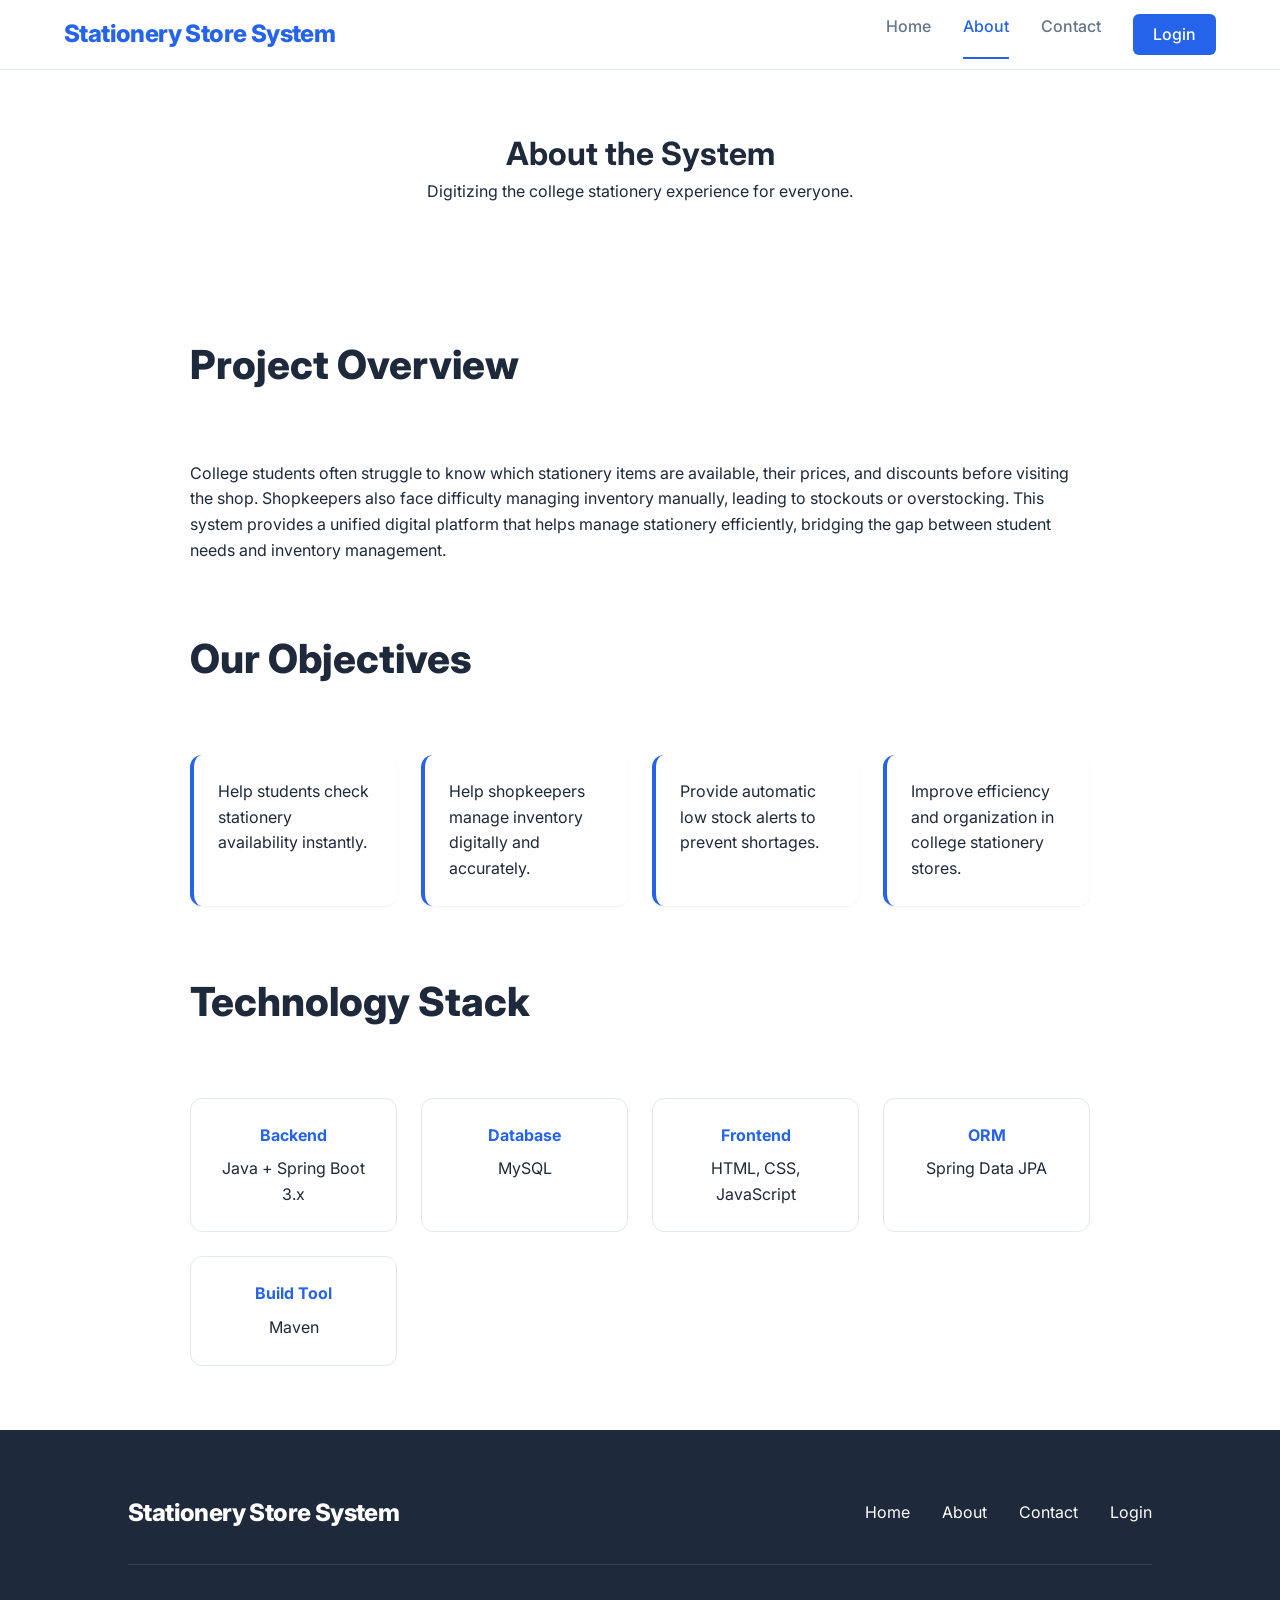
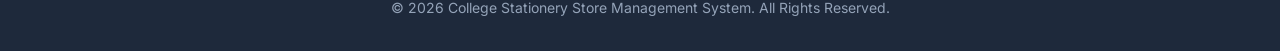
==== Frontend/about.html @ 2c4e9086 "Add files via upload" ====
<!DOCTYPE html>
<html lang="en">
<head>
    <meta charset="UTF-8">
    <meta name="viewport" content="width=device-width, initial-scale=1.0">
    <title>About - Stationery Store System</title>
    <link rel="stylesheet" href="style.css">
    <link rel="preconnect" href="https://fonts.googleapis.com">
    <link rel="preconnect" href="https://fonts.gstatic.com" crossorigin>
    <link href="https://fonts.googleapis.com/css2?family=Inter:wght@300;400;500;600;700;800&display=swap" rel="stylesheet">
    <link rel="stylesheet" href="https://cdnjs.cloudflare.com/ajax/libs/font-awesome/6.4.0/css/all.min.css">
</head>
<body>
    <nav class="navbar">
        <a href="index.html" class="logo">Stationery Store System</a>
        <div class="nav-links">
            <a href="index.html">Home</a>
            <a href="about.html" class="active">About</a>
            <a href="contact.html">Contact</a>
            <a href="login.html" class="login-btn-nav">Login</a>
        </div>
    </nav>

    <div class="page-header">
        <h1>About the System</h1>
        <p>Digitizing the college stationery experience for everyone.</p>
    </div>

    <section class="about-section">
        <div class="about-content">
            <div class="section-title" style="text-align: left;">
                <h2>Project Overview</h2>
            </div>
            <p>College students often struggle to know which stationery items are available, their prices, and discounts before visiting the shop. Shopkeepers also face difficulty managing inventory manually, leading to stockouts or overstocking. This system provides a unified digital platform that helps manage stationery efficiently, bridging the gap between student needs and inventory management.</p>
            
            <div class="section-title" style="text-align: left; margin-top: 4rem;">
                <h2>Our Objectives</h2>
            </div>
            <div class="objectives-grid">
                <div class="objective-item">
                    <p>Help students check stationery availability instantly.</p>
                </div>
                <div class="objective-item">
                    <p>Help shopkeepers manage inventory digitally and accurately.</p>
                </div>
                <div class="objective-item">
                    <p>Provide automatic low stock alerts to prevent shortages.</p>
                </div>
                <div class="objective-item">
                    <p>Improve efficiency and organization in college stationery stores.</p>
                </div>
            </div>

            <div class="section-title" style="text-align: left; margin-top: 4rem;">
                <h2>Technology Stack</h2>
            </div>
            <div class="tech-stack">
                <div class="tech-card">
                    <h4>Backend</h4>
                    <p>Java + Spring Boot 3.x</p>
                </div>
                <div class="tech-card">
                    <h4>Database</h4>
                    <p>MySQL</p>
                </div>
                <div class="tech-card">
                    <h4>Frontend</h4>
                    <p>HTML, CSS, JavaScript</p>
                </div>
                <div class="tech-card">
                    <h4>ORM</h4>
                    <p>Spring Data JPA</p>
                </div>
                <div class="tech-card">
                    <h4>Build Tool</h4>
                    <p>Maven</p>
                </div>
            </div>
        </div>
    </section>

    <footer>
        <div class="footer-content">
            <div class="logo" style="color: white;">Stationery Store System</div>
            <div class="footer-links">
                <a href="index.html">Home</a>
                <a href="about.html">About</a>
                <a href="contact.html">Contact</a>
                <a href="login.html">Login</a>
            </div>
        </div>
        <div class="footer-bottom">
            <p>&copy; 2026 College Stationery Store Management System. All Rights Reserved.</p>
        </div>
    </footer>

    <script src="script.js"></script>
</body>
</html>
---- Frontend/style.css ----
:root {
    --primary-color: #2563eb;
    --primary-hover: #1d4ed8;
    --secondary-color: #ffffff;
    --accent-color: #f8fafc;
    --text-main: #1e293b;
    --text-muted: #64748b;
    --border-color: #e2e8f0;
    --bg-white: #ffffff;
    --shadow-sm: 0 1px 2px 0 rgb(0 0 0 / 0.05);
    --shadow-md: 0 4px 6px -1px rgb(0 0 0 / 0.1), 0 2px 4px -2px rgb(0 0 0 / 0.1);
    --shadow-lg: 0 10px 15px -3px rgb(0 0 0 / 0.1), 0 4px 6px -4px rgb(0 0 0 / 0.1);
    --radius-sm: 0.375rem;
    --radius-md: 0.75rem;
    --radius-lg: 1rem;
    --transition: all 0.3s cubic-bezier(0.4, 0, 0.2, 1);
}

* {
    margin: 0;
    padding: 0;
    box-sizing: border-box;
}

body {
    font-family: 'Inter', system-ui, -apple-system, sans-serif;
    color: var(--text-main);
    background-color: var(--bg-white);
    line-height: 1.6;
    overflow-x: hidden;
}

a {
    text-decoration: none;
    color: inherit;
    transition: var(--transition);
}

ul {
    list-style: none;
}

button {
    cursor: pointer;
    border: none;
    outline: none;
    font-family: inherit;
}

/* Navbar */
.navbar {
    position: fixed;
    top: 0;
    left: 0;
    width: 100%;
    height: 70px;
    background: rgba(255, 255, 255, 0.9);
    backdrop-filter: blur(10px);
    border-bottom: 1px solid var(--border-color);
    display: flex;
    align-items: center;
    justify-content: space-between;
    padding: 0 5%;
    z-index: 1000;
}

.logo {
    font-size: 1.5rem;
    font-weight: 800;
    color: var(--primary-color);
    letter-spacing: -0.025em;
}

.nav-links {
    display: flex;
    gap: 2rem;
}

.nav-links a {
    font-weight: 500;
    font-size: 1rem;
    color: var(--text-muted);
    position: relative;
}

.nav-links a:hover, .nav-links a.active {
    color: var(--primary-color);
}

.nav-links a::after {
    content: '';
    position: absolute;
    bottom: -4px;
    left: 0;
    width: 0;
    height: 2px;
    background: var(--primary-color);
    transition: var(--transition);
}

.nav-links a:hover::after, .nav-links a.active::after {
    width: 100%;
}

.login-btn-nav {
    background: var(--primary-color);
    color: white !important;
    padding: 0.5rem 1.25rem;
    border-radius: var(--radius-sm);
}

.login-btn-nav:hover {
    background: var(--primary-hover);
    transform: translateY(-1px);
}

.login-btn-nav::after {
    display: none;
}

/* Hero Section */
.hero {
    height: 100vh;
    width: 100%;
    background: url('hero_background.png') center/cover no-repeat;
    display: flex;
    align-items: center;
    justify-content: center;
    text-align: center;
    position: relative;
    padding: 0 10%;
}

.hero::before {
    content: '';
    position: absolute;
    inset: 0;
    background: linear-gradient(135deg, rgba(30, 41, 59, 0.9) 0%, rgba(30, 41, 59, 0.7) 100%);
    z-index: 1;
}

.hero-content {
    position: relative;
    z-index: 2;
    color: white;
    max-width: 800px;
    animation: fadeInUp 1s ease-out;
}

@keyframes fadeInUp {
    from { opacity: 0; transform: translateY(20px); }
    to { opacity: 1; transform: translateY(0); }
}

.hero h1 {
    font-size: 3.5rem;
    font-weight: 800;
    margin-bottom: 1.5rem;
    line-height: 1.1;
}

.hero p {
    font-size: 1.25rem;
    margin-bottom: 2.5rem;
    opacity: 0.9;
    color: #e2e8f0;
}

.hero-btns {
    display: flex;
    gap: 1rem;
    justify-content: center;
}

.btn {
    padding: 0.75rem 2rem;
    font-weight: 600;
    border-radius: var(--radius-md);
    transition: var(--transition);
    font-size: 1rem;
}

.btn-primary {
    background: var(--primary-color);
    color: white;
}

.btn-primary:hover {
    background: var(--primary-hover);
    transform: scale(1.05);
}

.btn-secondary {
    background: rgba(255, 255, 255, 0.1);
    color: white;
    border: 1px solid rgba(255, 255, 255, 0.2);
    backdrop-filter: blur(5px);
}

.btn-secondary:hover {
    background: rgba(255, 255, 255, 0.2);
    transform: scale(1.05);
}

/* Features Section */
.features {
    padding: 6rem 10%;
    background: var(--accent-color);
}

.section-title {
    text-align: center;
    margin-bottom: 4rem;
}

.section-title h2 {
    font-size: 2.5rem;
    font-weight: 800;
    margin-bottom: 1rem;
}

.grid {
    display: grid;
    grid-template-columns: repeat(auto-fit, minmax(300px, 1fr));
    gap: 2rem;
}

.card {
    background: white;
    padding: 2.5rem;
    border-radius: var(--radius-lg);
    border: 1px solid var(--border-color);
    transition: var(--transition);
}

.card:hover {
    transform: translateY(-10px);
    box-shadow: var(--shadow-lg);
    border-color: var(--primary-color);
}

.card i {
    font-size: 2rem;
    color: var(--primary-color);
    margin-bottom: 1.5rem;
}

.card h3 {
    font-size: 1.5rem;
    margin-bottom: 1rem;
}

.card p {
    color: var(--text-muted);
}

/* About Page Sections */
.page-header {
    padding: 8rem 10% 4rem;
    background: var(--bg-white);
    text-align: center;
}

.about-section {
    padding: 4rem 10%;
}

.about-content {
    max-width: 900px;
    margin: 0 auto;
}

.objectives-grid {
    display: grid;
    grid-template-columns: repeat(auto-fit, minmax(200px, 1fr));
    gap: 1.5rem;
    margin-top: 2rem;
}

.objective-item {
    background: white;
    padding: 1.5rem;
    border-radius: var(--radius-md);
    border-left: 4px solid var(--primary-color);
    box-shadow: var(--shadow-sm);
}

.tech-stack {
    display: grid;
    grid-template-columns: repeat(auto-fit, minmax(180px, 1fr));
    gap: 1.5rem;
    margin-top: 3rem;
}

.tech-card {
    background: white;
    padding: 1.5rem;
    text-align: center;
    border-radius: var(--radius-md);
    border: 1px solid var(--border-color);
    transition: var(--transition);
}

.tech-card:hover {
    border-color: var(--primary-color);
    background: var(--accent-color);
}

.tech-card h4 {
    color: var(--primary-color);
    margin-bottom: 0.5rem;
}

/* Contact Page */
.contact-container {
    display: grid;
    grid-template-columns: 1fr 1fr;
    gap: 4rem;
    padding: 4rem 10%;
    align-items: start;
}

.contact-info i {
    color: var(--primary-color);
    width: 20px;
    margin-right: 15px;
}

.contact-info div {
    margin-bottom: 1.5rem;
    display: flex;
    align-items: center;
}

.contact-form {
    background: white;
    padding: 3rem;
    border-radius: var(--radius-lg);
    box-shadow: var(--shadow-lg);
}

.form-group {
    margin-bottom: 1.5rem;
}

.form-group label {
    display: block;
    margin-bottom: 0.5rem;
    font-weight: 500;
}

.form-group input, .form-group textarea, .form-group select {
    width: 100%;
    padding: 0.75rem 1rem;
    border: 1px solid var(--border-color);
    border-radius: var(--radius-sm);
    font-family: inherit;
    transition: var(--transition);
}

.form-group input:focus, .form-group textarea:focus, .form-group select:focus {
    outline: none;
    border-color: var(--primary-color);
    box-shadow: 0 0 0 4px rgba(37, 99, 235, 0.1);
}

/* Login Page */
.login-page {
    background: var(--accent-color);
    min-height: 100vh;
    display: flex;
    flex-direction: column;
    align-items: center;
    justify-content: center;
}

.login-card {
    background: white;
    padding: 3rem;
    border-radius: var(--radius-lg);
    box-shadow: var(--shadow-lg);
    width: 100%;
    max-width: 450px;
}

.login-card h2 {
    text-align: center;
    margin-bottom: 2rem;
    font-size: 1.75rem;
}

.role-features {
    margin-top: 4rem;
    padding: 0 10%;
    width: 100%;
    max-width: 1200px;
    display: grid;
    grid-template-columns: 1fr 1fr;
    gap: 2rem;
}

.role-box {
    background: white;
    padding: 2.5rem;
    border-radius: var(--radius-lg);
    box-shadow: var(--shadow-md);
}

.role-box h3 {
    margin-bottom: 1.5rem;
    color: var(--primary-color);
    border-bottom: 2px solid var(--accent-color);
    padding-bottom: 0.5rem;
}

.role-box ul li {
    margin-bottom: 0.75rem;
    display: flex;
    align-items: center;
}

.role-box ul li::before {
    content: '✓';
    color: var(--primary-color);
    margin-right: 10px;
    font-weight: bold;
}

/* Footer */
footer {
    background: #1e293b;
    color: white;
    padding: 4rem 10% 2rem;
}

.footer-content {
    display: flex;
    justify-content: space-between;
    align-items: center;
    border-bottom: 1px solid rgba(255, 255, 255, 0.1);
    padding-bottom: 2rem;
    margin-bottom: 2rem;
}

.footer-links {
    display: flex;
    gap: 2rem;
}

.footer-links a:hover {
    color: var(--primary-color);
}

.footer-bottom {
    text-align: center;
    color: #94a3b8;
    font-size: 0.875rem;
}

/* Animations and Responsive */
@media (max-width: 768px) {
    .nav-links { display: none; }
    .hero h1 { font-size: 2.5rem; }
    .contact-container { grid-template-columns: 1fr; }
    .role-features { grid-template-columns: 1fr; }
    .hero-btns { flex-direction: column; }
}

html {
    scroll-behavior: smooth;
}
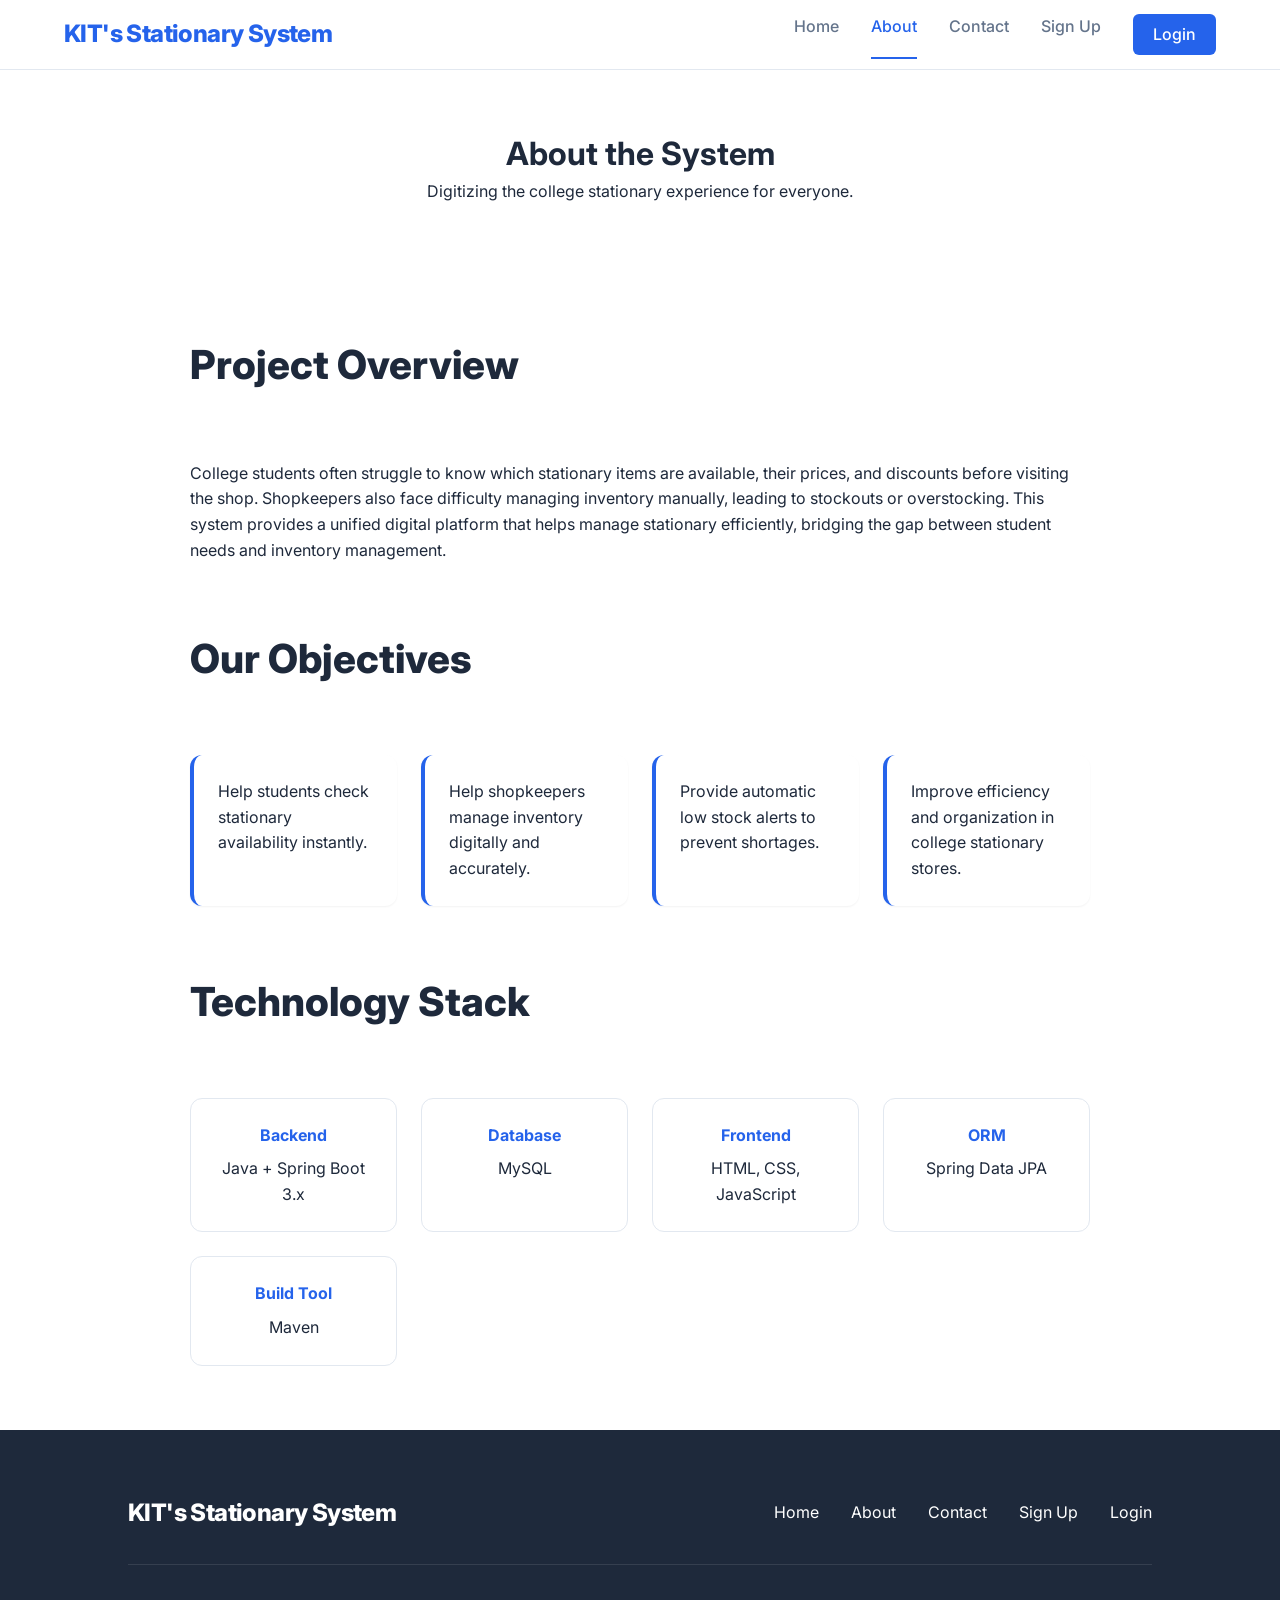
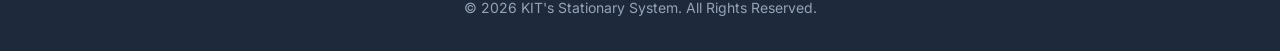
==== commit dec8b75e: "sign up page and sales insights section added" ====
--- a/Frontend/about.html
+++ b/Frontend/about.html
@@ -3,7 +3,7 @@
 <head>
     <meta charset="UTF-8">
     <meta name="viewport" content="width=device-width, initial-scale=1.0">
-    <title>About - Stationery Store System</title>
+    <title>About - KIT's Stationary System</title>
     <link rel="stylesheet" href="style.css">
     <link rel="preconnect" href="https://fonts.googleapis.com">
     <link rel="preconnect" href="https://fonts.gstatic.com" crossorigin>
@@ -12,18 +12,19 @@
 </head>
 <body>
     <nav class="navbar">
-        <a href="index.html" class="logo">Stationery Store System</a>
+        <a href="index.html" class="logo">KIT's Stationary System</a>
         <div class="nav-links">
             <a href="index.html">Home</a>
             <a href="about.html" class="active">About</a>
             <a href="contact.html">Contact</a>
+            <a href="signup.html">Sign Up</a>
             <a href="login.html" class="login-btn-nav">Login</a>
         </div>
     </nav>
 
     <div class="page-header">
         <h1>About the System</h1>
-        <p>Digitizing the college stationery experience for everyone.</p>
+        <p>Digitizing the college stationary experience for everyone.</p>
     </div>
 
     <section class="about-section">
@@ -31,14 +32,14 @@
             <div class="section-title" style="text-align: left;">
                 <h2>Project Overview</h2>
             </div>
-            <p>College students often struggle to know which stationery items are available, their prices, and discounts before visiting the shop. Shopkeepers also face difficulty managing inventory manually, leading to stockouts or overstocking. This system provides a unified digital platform that helps manage stationery efficiently, bridging the gap between student needs and inventory management.</p>
+            <p>College students often struggle to know which stationary items are available, their prices, and discounts before visiting the shop. Shopkeepers also face difficulty managing inventory manually, leading to stockouts or overstocking. This system provides a unified digital platform that helps manage stationary efficiently, bridging the gap between student needs and inventory management.</p>
             
             <div class="section-title" style="text-align: left; margin-top: 4rem;">
                 <h2>Our Objectives</h2>
             </div>
             <div class="objectives-grid">
                 <div class="objective-item">
-                    <p>Help students check stationery availability instantly.</p>
+                    <p>Help students check stationary availability instantly.</p>
                 </div>
                 <div class="objective-item">
                     <p>Help shopkeepers manage inventory digitally and accurately.</p>
@@ -47,7 +48,7 @@
                     <p>Provide automatic low stock alerts to prevent shortages.</p>
                 </div>
                 <div class="objective-item">
-                    <p>Improve efficiency and organization in college stationery stores.</p>
+                    <p>Improve efficiency and organization in college stationary stores.</p>
                 </div>
             </div>
 
@@ -81,16 +82,17 @@
 
     <footer>
         <div class="footer-content">
-            <div class="logo" style="color: white;">Stationery Store System</div>
+            <div class="logo" style="color: white;">KIT's Stationary System</div>
             <div class="footer-links">
                 <a href="index.html">Home</a>
                 <a href="about.html">About</a>
                 <a href="contact.html">Contact</a>
+                <a href="signup.html">Sign Up</a>
                 <a href="login.html">Login</a>
             </div>
         </div>
         <div class="footer-bottom">
-            <p>&copy; 2026 College Stationery Store Management System. All Rights Reserved.</p>
+            <p>&copy; 2026 KIT's Stationary System. All Rights Reserved.</p>
         </div>
     </footer>
 
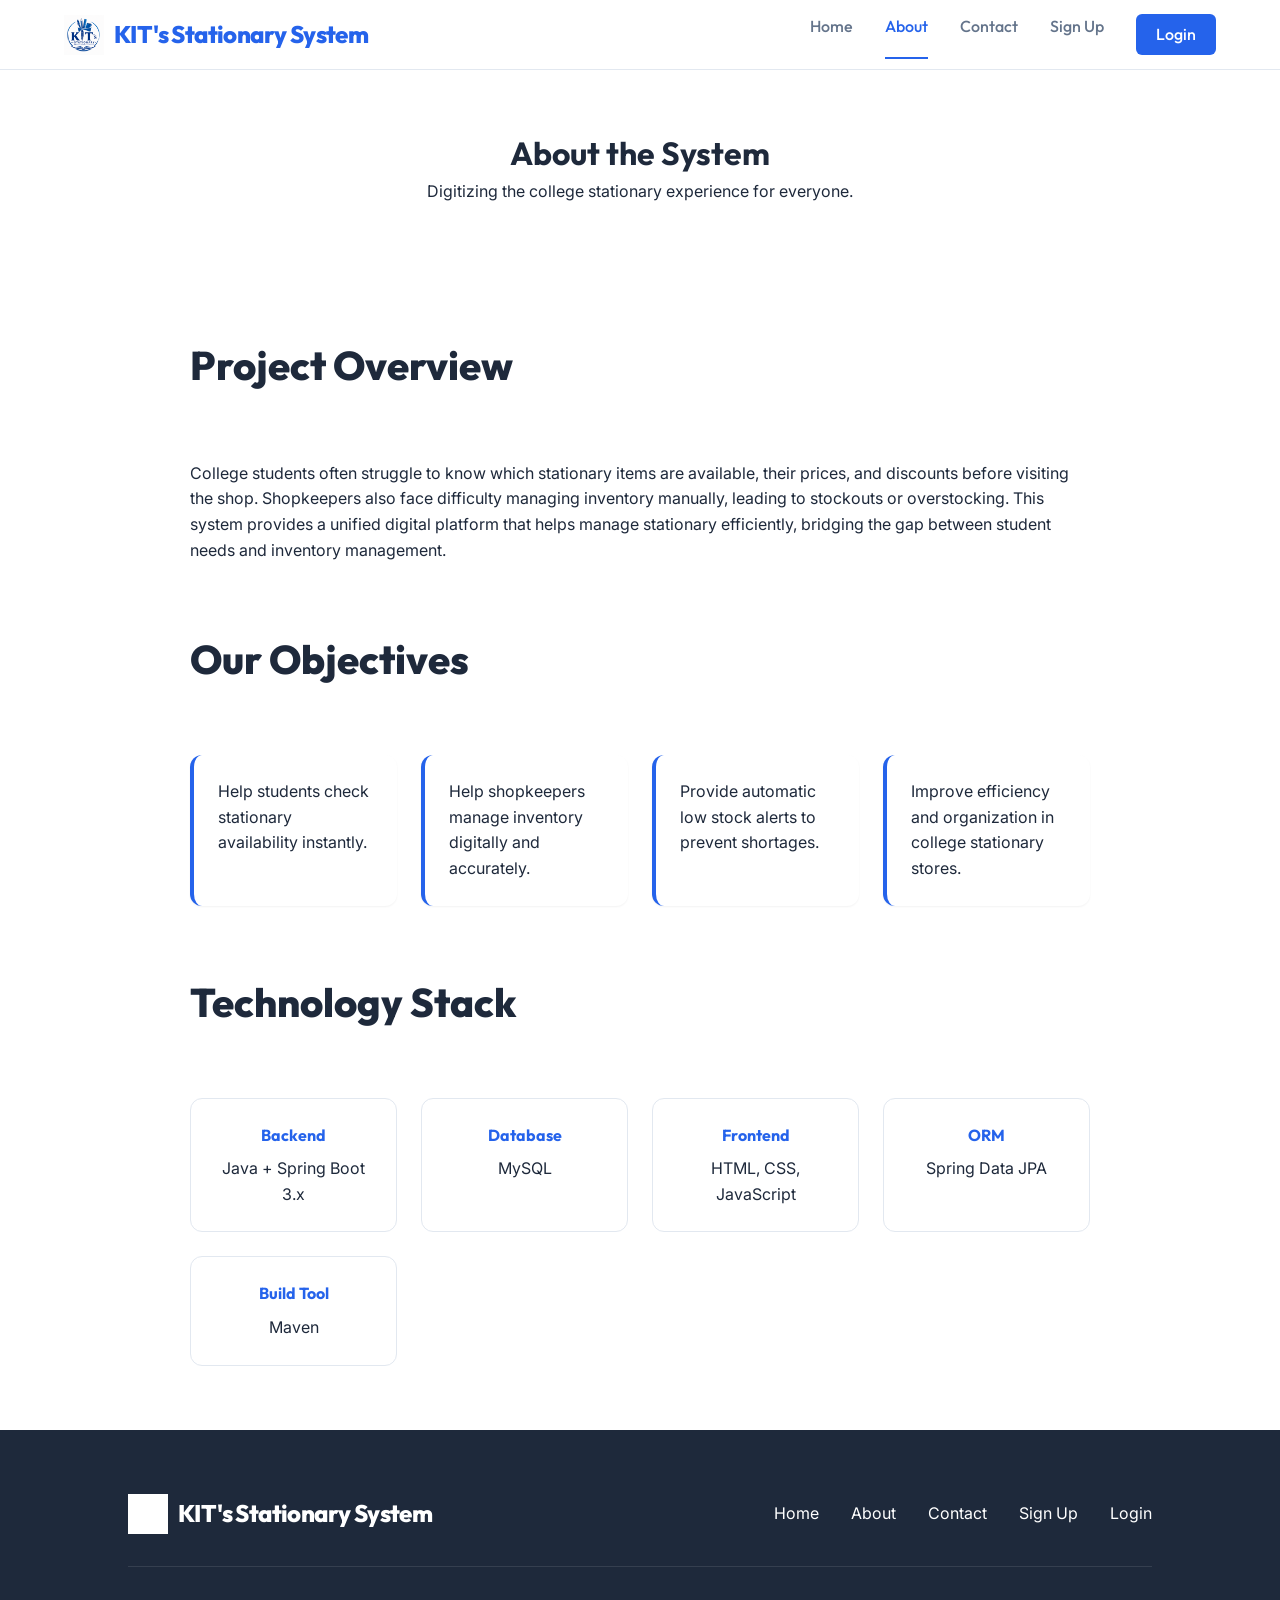
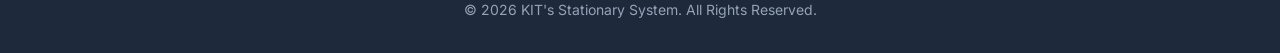
==== commit 01e56e68: "Initial commit - College Stationery Management System" ====
--- a/Frontend/about.html
+++ b/Frontend/about.html
@@ -7,12 +7,15 @@
     <link rel="stylesheet" href="style.css">
     <link rel="preconnect" href="https://fonts.googleapis.com">
     <link rel="preconnect" href="https://fonts.gstatic.com" crossorigin>
-    <link href="https://fonts.googleapis.com/css2?family=Inter:wght@300;400;500;600;700;800&display=swap" rel="stylesheet">
+    <link href="https://fonts.googleapis.com/css2?family=Inter:wght@300;400;500;600;700;800&family=Outfit:wght@400;500;600;700;800;900&display=swap" rel="stylesheet">
     <link rel="stylesheet" href="https://cdnjs.cloudflare.com/ajax/libs/font-awesome/6.4.0/css/all.min.css">
 </head>
 <body>
     <nav class="navbar">
-        <a href="index.html" class="logo">KIT's Stationary System</a>
+        <a href="index.html" class="logo">
+            <img src="logo.png" alt="KIT Logo" class="nav-logo-img">
+            KIT's Stationary System
+        </a>
         <div class="nav-links">
             <a href="index.html">Home</a>
             <a href="about.html" class="active">About</a>
@@ -82,7 +85,10 @@
 
     <footer>
         <div class="footer-content">
-            <div class="logo" style="color: white;">KIT's Stationary System</div>
+            <div class="logo" style="color: white;">
+                <img src="logo.png" alt="KIT Logo" class="nav-logo-img" style="filter: brightness(0) invert(1);">
+                KIT's Stationary System
+            </div>
             <div class="footer-links">
                 <a href="index.html">Home</a>
                 <a href="about.html">About</a>
@@ -99,3 +105,5 @@
     <script src="script.js"></script>
 </body>
 </html>
+
+
--- a/Frontend/style.css
+++ b/Frontend/style.css
@@ -30,6 +30,9 @@
     overflow-x: hidden;
 }
 
+h1, h2, h3, h4, .logo, .nav-links a, .btn, .scroll-title {
+    font-family: 'Outfit', sans-serif;
+}
 a {
     text-decoration: none;
     color: inherit;
@@ -69,6 +72,14 @@
     font-weight: 800;
     color: var(--primary-color);
     letter-spacing: -0.025em;
+    display: flex;
+    align-items: center;
+    gap: 10px;
+}
+
+.nav-logo-img {
+    height: 40px;
+    width: auto;
 }
 
 .nav-links {
@@ -83,7 +94,8 @@
     position: relative;
 }
 
-.nav-links a:hover, .nav-links a.active {
+.nav-links a:hover,
+.nav-links a.active {
     color: var(--primary-color);
 }
 
@@ -98,7 +110,8 @@
     transition: var(--transition);
 }
 
-.nav-links a:hover::after, .nav-links a.active::after {
+.nav-links a:hover::after,
+.nav-links a.active::after {
     width: 100%;
 }
 
@@ -122,21 +135,77 @@
 .hero {
     height: 100vh;
     width: 100%;
-    background: url('hero_background.png') center/cover no-repeat;
+    position: relative;
+    overflow: hidden;
+}
+
+.slide {
+    position: absolute;
+    inset: 0;
+    background-size: cover;
+    background-position: center;
+    background-repeat: no-repeat;
+    opacity: 0;
+    animation: fadeSlide 24s infinite;
     display: flex;
     align-items: center;
     justify-content: center;
     text-align: center;
-    position: relative;
     padding: 0 10%;
 }
 
-.hero::before {
-    content: '';
-    position: absolute;
-    inset: 0;
-    background: linear-gradient(135deg, rgba(30, 41, 59, 0.9) 0%, rgba(30, 41, 59, 0.7) 100%);
-    z-index: 1;
+.slide-1 {
+    background-image: linear-gradient(rgba(0,0,0,0.5), rgba(0,0,0,0.5)), url('hero_1.png');
+    animation-delay: 0s;
+}
+.slide-1 .hero-content { animation: contentMove 24s infinite 0s; }
+
+.slide-2 {
+    background-image: linear-gradient(rgba(0,0,0,0.5), rgba(0,0,0,0.5)), url('hero_2.png');
+    animation-delay: 4s;
+}
+.slide-2 .hero-content { animation: contentMove 24s infinite 4s; }
+
+.slide-3 {
+    background-image: linear-gradient(rgba(0,0,0,0.5), rgba(0,0,0,0.5)), url('hero_3.png');
+    animation-delay: 8s;
+}
+.slide-3 .hero-content { animation: contentMove 24s infinite 8s; }
+
+.slide-4 {
+    background-image: linear-gradient(rgba(0,0,0,0.5), rgba(0,0,0,0.5)), url('hero_4.png');
+    animation-delay: 12s;
+}
+.slide-4 .hero-content { animation: contentMove 24s infinite 12s; }
+
+.slide-5 {
+    background-image: linear-gradient(rgba(0,0,0,0.5), rgba(0,0,0,0.5)), url('hero_5.png');
+    animation-delay: 16s;
+}
+.slide-5 .hero-content { animation: contentMove 24s infinite 16s; }
+
+.slide-6 {
+    background-image: linear-gradient(rgba(0,0,0,0.5), rgba(0,0,0,0.5)), url('hero_6.png');
+    animation-delay: 20s;
+}
+.slide-6 .hero-content { animation: contentMove 24s infinite 20s; }
+
+@keyframes fadeSlide {
+    0% {
+        opacity: 0;
+    }
+    4.16% {
+        opacity: 1;
+    }
+    16.66% {
+        opacity: 1;
+    }
+    20.83% {
+        opacity: 0;
+    }
+    100% {
+        opacity: 0;
+    }
 }
 
 .hero-content {
@@ -144,12 +213,25 @@
     z-index: 2;
     color: white;
     max-width: 800px;
-    animation: fadeInUp 1s ease-out;
-}
-
-@keyframes fadeInUp {
-    from { opacity: 0; transform: translateY(20px); }
-    to { opacity: 1; transform: translateY(0); }
+    margin: 0 auto;
+}
+
+@keyframes contentMove {
+    0% {
+        transform: translateY(40px);
+    }
+    4.16% {
+        transform: translateY(0);
+    }
+    16.66% {
+        transform: translateY(0);
+    }
+    20.83% {
+        transform: translateY(-40px);
+    }
+    100% {
+        transform: translateY(-40px);
+    }
 }
 
 .hero h1 {
@@ -178,16 +260,21 @@
     border-radius: var(--radius-md);
     transition: var(--transition);
     font-size: 1rem;
+    position: relative;
+    overflow: hidden;
 }
 
 .btn-primary {
-    background: var(--primary-color);
-    color: white;
+    background: linear-gradient(to bottom, var(--primary-color), var(--primary-hover));
+    color: white;
+    box-shadow: inset 0 1px 0 rgba(255, 255, 255, 0.2), 0 2px 4px rgba(0, 0, 0, 0.1);
+    border: 1px solid var(--primary-hover);
 }
 
 .btn-primary:hover {
-    background: var(--primary-hover);
-    transform: scale(1.05);
+    background: linear-gradient(to bottom, var(--primary-hover), var(--primary-color));
+    transform: scale(1.02);
+    box-shadow: inset 0 1px 0 rgba(255, 255, 255, 0.3), 0 4px 8px rgba(37, 99, 235, 0.3);
 }
 
 .btn-secondary {
@@ -252,6 +339,90 @@
 
 .card p {
     color: var(--text-muted);
+}
+
+/* Scrollable Sections */
+.scroll-section {
+    padding: 6rem 10%;
+    background: var(--bg-white);
+}
+
+.scroll-section.bg-accent {
+    background: var(--accent-color);
+}
+
+.scroll-title {
+    text-align: center;
+    margin-bottom: 3rem;
+    font-size: 2.5rem;
+    font-weight: 800;
+}
+
+.horizontal-scroll {
+    display: flex;
+    gap: 2rem;
+    overflow-x: auto;
+    padding-bottom: 2rem;
+    scrollbar-width: none;
+    /* Hide scrollbar for Firefox */
+    -ms-overflow-style: none;
+    /* Hide scrollbar for IE and Edge */
+}
+
+.horizontal-scroll::-webkit-scrollbar {
+    display: none;
+    /* Hide scrollbar for Chrome, Safari and Opera */
+}
+
+.stationery-card {
+    flex: 0 0 250px;
+    background: white;
+    border-radius: var(--radius-lg);
+    box-shadow: var(--shadow-md);
+    overflow: hidden;
+    transition: var(--transition);
+}
+
+.stationery-card:hover {
+    transform: translateY(-5px);
+    box-shadow: var(--shadow-lg);
+}
+
+.stationery-card img {
+    width: 100%;
+    height: 200px;
+    object-fit: cover;
+}
+
+.stationery-card h4 {
+    padding: 1rem;
+    text-align: center;
+    font-size: 1.25rem;
+}
+
+.feedback-card {
+    flex: 0 0 350px;
+    background: white;
+    padding: 2rem;
+    border-radius: var(--radius-lg);
+    box-shadow: var(--shadow-md);
+    border: 1px solid var(--border-color);
+}
+
+.feedback-card .stars {
+    color: #f59e0b;
+    margin-bottom: 1rem;
+}
+
+.feedback-card p {
+    font-style: italic;
+    margin-bottom: 1rem;
+    color: var(--text-muted);
+}
+
+.feedback-card .customer {
+    font-weight: 600;
+    color: var(--text-main);
 }
 
 /* About Page Sections */
@@ -349,7 +520,9 @@
     font-weight: 500;
 }
 
-.form-group input, .form-group textarea, .form-group select {
+.form-group input,
+.form-group textarea,
+.form-group select {
     width: 100%;
     padding: 0.75rem 1rem;
     border: 1px solid var(--border-color);
@@ -358,7 +531,9 @@
     transition: var(--transition);
 }
 
-.form-group input:focus, .form-group textarea:focus, .form-group select:focus {
+.form-group input:focus,
+.form-group textarea:focus,
+.form-group select:focus {
     outline: none;
     border-color: var(--primary-color);
     box-shadow: 0 0 0 4px rgba(37, 99, 235, 0.1);
@@ -366,27 +541,46 @@
 
 /* Login Page */
 .login-page {
-    background: var(--accent-color);
+    background: linear-gradient(135deg, rgba(0, 0, 0, 0.2), rgba(0, 0, 0, 0.4)), url('hero_1.png') center/cover fixed;
     min-height: 100vh;
     display: flex;
     flex-direction: column;
     align-items: center;
     justify-content: center;
+    padding-top: 80px;
 }
 
 .login-card {
-    background: white;
+    background: rgba(255, 255, 255, 0.15);
+    backdrop-filter: blur(16px);
+    -webkit-backdrop-filter: blur(16px);
+    border: 1px solid rgba(255, 255, 255, 0.25);
     padding: 3rem;
     border-radius: var(--radius-lg);
-    box-shadow: var(--shadow-lg);
+    box-shadow: 0 8px 32px 0 rgba(0, 0, 0, 0.3);
     width: 100%;
     max-width: 450px;
+    color: white;
 }
 
 .login-card h2 {
     text-align: center;
     margin-bottom: 2rem;
     font-size: 1.75rem;
+    color: white;
+}
+
+.login-card .form-group label {
+    color: white;
+}
+
+.login-card p {
+    color: rgba(255, 255, 255, 0.9) !important;
+}
+
+.login-card p a {
+    color: white !important;
+    text-decoration: underline;
 }
 
 .role-features {
@@ -400,16 +594,20 @@
 }
 
 .role-box {
-    background: white;
+    background: rgba(255, 255, 255, 0.15);
+    backdrop-filter: blur(16px);
+    -webkit-backdrop-filter: blur(16px);
+    border: 1px solid rgba(255, 255, 255, 0.25);
     padding: 2.5rem;
     border-radius: var(--radius-lg);
-    box-shadow: var(--shadow-md);
+    box-shadow: 0 8px 32px 0 rgba(0, 0, 0, 0.3);
+    color: white;
 }
 
 .role-box h3 {
     margin-bottom: 1.5rem;
-    color: var(--primary-color);
-    border-bottom: 2px solid var(--accent-color);
+    color: white;
+    border-bottom: 2px solid rgba(255, 255, 255, 0.3);
     padding-bottom: 0.5rem;
 }
 
@@ -421,7 +619,7 @@
 
 .role-box ul li::before {
     content: '✓';
-    color: var(--primary-color);
+    color: white;
     margin-right: 10px;
     font-weight: bold;
 }
@@ -459,13 +657,27 @@
 
 /* Animations and Responsive */
 @media (max-width: 768px) {
-    .nav-links { display: none; }
-    .hero h1 { font-size: 2.5rem; }
-    .contact-container { grid-template-columns: 1fr; }
-    .role-features { grid-template-columns: 1fr; }
-    .hero-btns { flex-direction: column; }
+    .nav-links {
+        display: none;
+    }
+
+    .hero h1 {
+        font-size: 2.5rem;
+    }
+
+    .contact-container {
+        grid-template-columns: 1fr;
+    }
+
+    .role-features {
+        grid-template-columns: 1fr;
+    }
+
+    .hero-btns {
+        flex-direction: column;
+    }
 }
 
 html {
     scroll-behavior: smooth;
-}
+}
